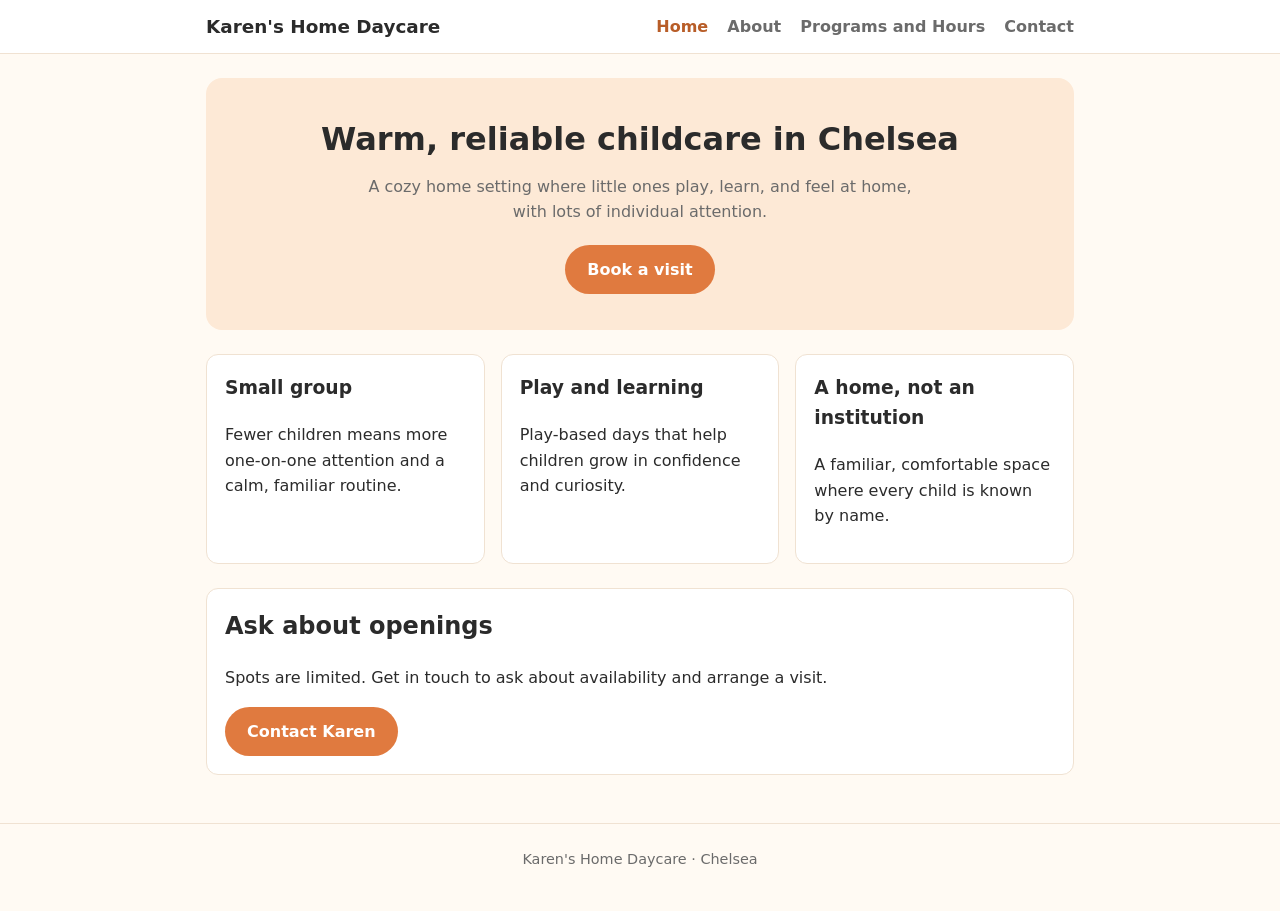
==== karens-daycare/index.html @ 1ee840a4 "Add Karen's Home Daycare marketing site in /karens-daycare Four static pages (Home, About, Programs " ====
<!doctype html>
<html lang="en">
<head>
  <meta charset="utf-8">
  <meta name="viewport" content="width=device-width, initial-scale=1">
  <title>Karen's Home Daycare | Chelsea</title>
  <meta name="description" content="Karen's Home Daycare in Chelsea: a warm, small-group home daycare. Contact us to ask about openings and book a visit.">
  <meta property="og:title" content="Karen's Home Daycare | Chelsea">
  <meta property="og:description" content="A warm, small-group home daycare in Chelsea. Ask about openings and book a visit.">
  <link rel="stylesheet" href="style.css">
</head>
<body>
<header>
  <div class="bar">
    <a class="brand" href="index.html">Karen's Home Daycare</a>
    <nav>
      <a class="active" href="index.html">Home</a>
      <a href="about.html">About</a>
      <a href="programs.html">Programs and Hours</a>
      <a href="contact.html">Contact</a>
    </nav>
  </div>
</header>
<main>
  <section class="hero">
    <h1>Warm, reliable childcare in Chelsea</h1>
    <p>A cozy home setting where little ones play, learn, and feel at home, with lots of individual attention.</p>
    <a class="btn" href="contact.html">Book a visit</a>
  </section>

  <div class="grid">
    <div class="card">
      <h3>Small group</h3>
      <p>Fewer children means more one-on-one attention and a calm, familiar routine.</p>
    </div>
    <div class="card">
      <h3>Play and learning</h3>
      <p>Play-based days that help children grow in confidence and curiosity.</p>
    </div>
    <div class="card">
      <h3>A home, not an institution</h3>
      <p>A familiar, comfortable space where every child is known by name.</p>
    </div>
  </div>

  <section class="card">
    <h2 style="margin-top:0">Ask about openings</h2>
    <p>Spots are limited. Get in touch to ask about availability and arrange a visit.</p>
    <a class="btn" href="contact.html">Contact Karen</a>
  </section>
</main>
<footer>
  Karen's Home Daycare &middot; Chelsea<br>
  <a id="f-facebook" href="#" hidden>Find us on Facebook</a>
</footer>
<script src="config.js"></script>
<script src="script.js"></script>
</body>
</html>
---- karens-daycare/style.css ----
:root {
  --bg: #fffaf3;
  --ink: #2b2b2b;
  --muted: #6b6b6b;
  --accent: #e07a3f;
  --accent-dark: #b85d28;
  --soft: #fde9d6;
  --card: #ffffff;
}
* { box-sizing: border-box; }
body {
  margin: 0;
  font-family: "Segoe UI", system-ui, -apple-system, Helvetica, Arial, sans-serif;
  color: var(--ink);
  background: var(--bg);
  line-height: 1.6;
}
a { color: var(--accent-dark); }
header {
  background: var(--card);
  border-bottom: 1px solid #f0e2d2;
  position: sticky;
  top: 0;
  z-index: 10;
}
.bar {
  max-width: 900px;
  margin: 0 auto;
  padding: 12px 16px;
  display: flex;
  flex-wrap: wrap;
  align-items: center;
  justify-content: space-between;
  gap: 8px;
}
.brand { font-weight: 700; font-size: 1.15rem; text-decoration: none; color: var(--ink); }
nav a {
  margin-left: 14px;
  text-decoration: none;
  color: var(--muted);
  font-weight: 600;
}
nav a.active, nav a:hover { color: var(--accent-dark); }
main { max-width: 900px; margin: 0 auto; padding: 24px 16px 48px; }
.hero {
  background: var(--soft);
  border-radius: 16px;
  padding: 36px 24px;
  text-align: center;
}
.hero h1 { margin: 0 0 8px; font-size: 2rem; }
.hero p { margin: 0 auto 20px; max-width: 560px; color: var(--muted); }
.btn {
  display: inline-block;
  background: var(--accent);
  color: #fff;
  padding: 12px 22px;
  border-radius: 999px;
  text-decoration: none;
  font-weight: 700;
}
.btn:hover { background: var(--accent-dark); }
.grid {
  display: grid;
  grid-template-columns: repeat(auto-fit, minmax(240px, 1fr));
  gap: 16px;
  margin: 24px 0;
}
.card {
  background: var(--card);
  border: 1px solid #f0e2d2;
  border-radius: 12px;
  padding: 18px;
}
.card h3 { margin-top: 0; }
h2 { margin-top: 32px; }
table { width: 100%; border-collapse: collapse; background: var(--card); border-radius: 12px; overflow: hidden; }
th, td { text-align: left; padding: 10px 14px; border-bottom: 1px solid #f0e2d2; }
th { background: var(--soft); }
.note { color: var(--muted); font-size: 0.9rem; }
footer {
  text-align: center;
  color: var(--muted);
  font-size: 0.9rem;
  padding: 24px 16px 40px;
  border-top: 1px solid #f0e2d2;
}

[hidden] { display: none !important; }
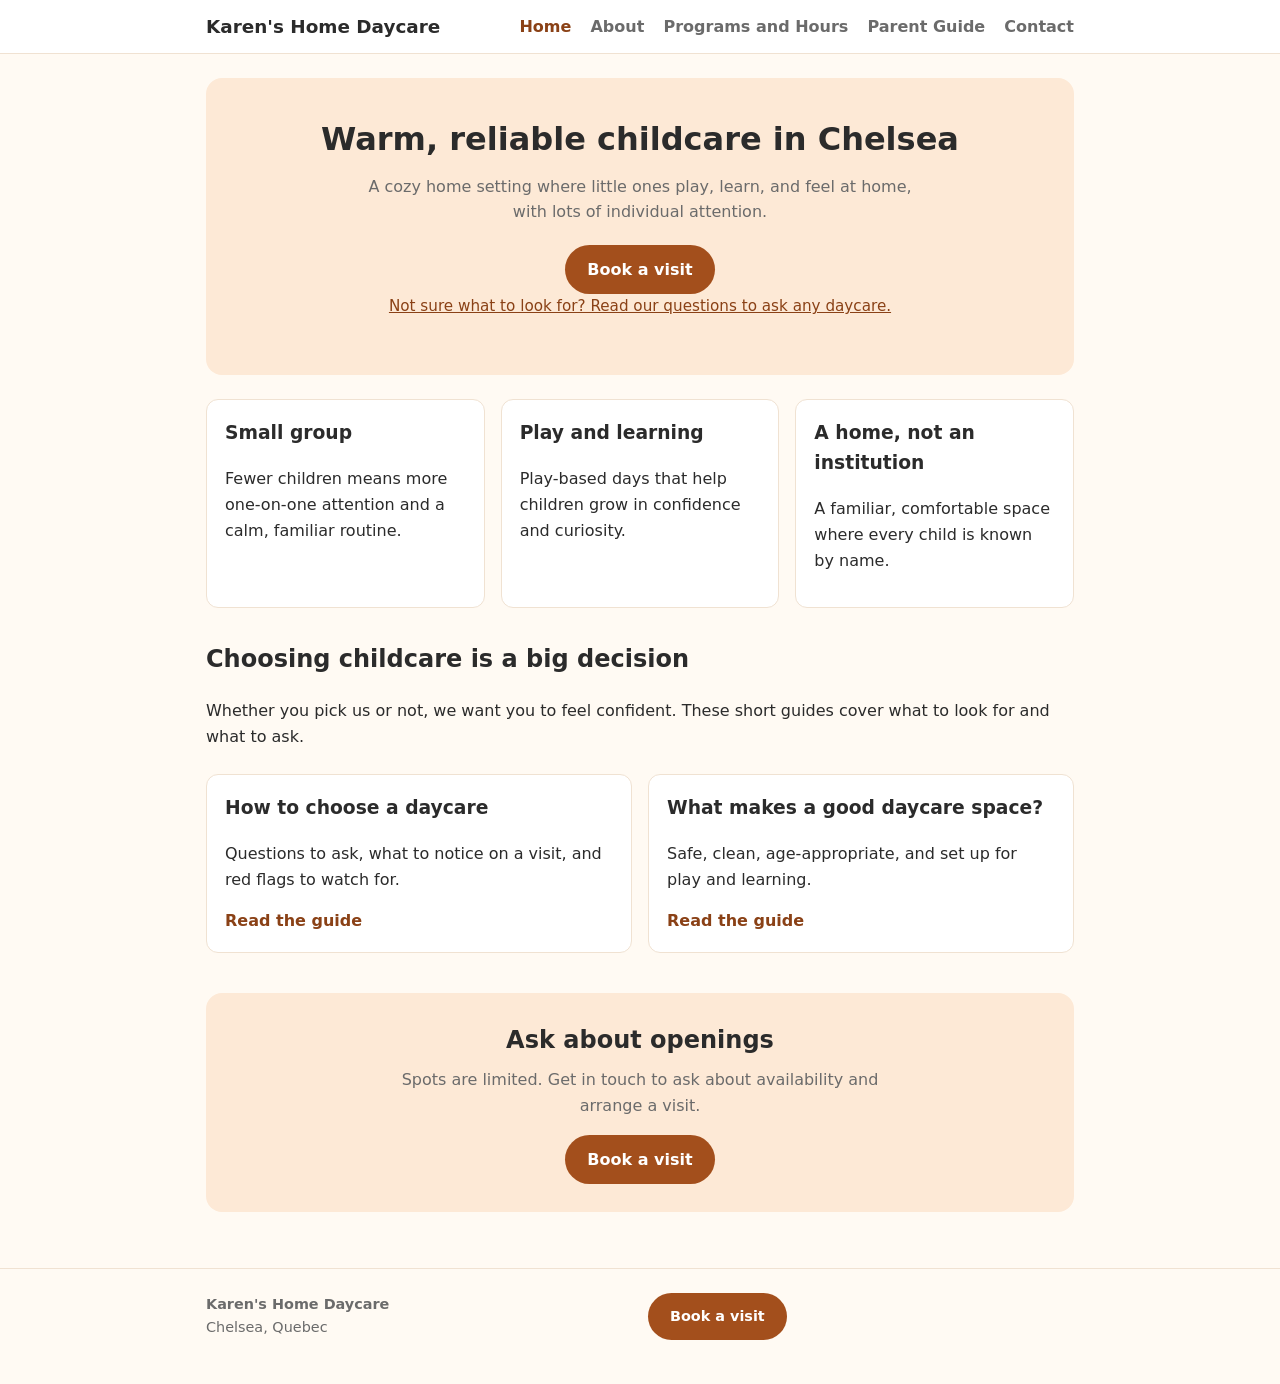
==== commit a6e8f924: "Rebuild Karen site: add Parent Guide pages, footer contact block, a11y fixes Structure borrows the f" ====
--- a/karens-daycare/index.html
+++ b/karens-daycare/index.html
@@ -6,52 +6,83 @@
   <title>Karen's Home Daycare | Chelsea</title>
   <meta name="description" content="Karen's Home Daycare in Chelsea: a warm, small-group home daycare. Contact us to ask about openings and book a visit.">
   <meta property="og:title" content="Karen's Home Daycare | Chelsea">
-  <meta property="og:description" content="A warm, small-group home daycare in Chelsea. Ask about openings and book a visit.">
+  <meta property="og:description" content="Karen's Home Daycare in Chelsea: a warm, small-group home daycare. Contact us to ask about openings and book a visit.">
   <link rel="stylesheet" href="style.css">
 </head>
 <body>
+<a class="skip" href="#main">Skip to content</a>
 <header>
   <div class="bar">
     <a class="brand" href="index.html">Karen's Home Daycare</a>
-    <nav>
-      <a class="active" href="index.html">Home</a>
+    <nav aria-label="Main">
+      <a class="active" aria-current="page" href="index.html">Home</a>
       <a href="about.html">About</a>
       <a href="programs.html">Programs and Hours</a>
+      <a href="guide.html">Parent Guide</a>
       <a href="contact.html">Contact</a>
     </nav>
   </div>
 </header>
-<main>
-  <section class="hero">
-    <h1>Warm, reliable childcare in Chelsea</h1>
-    <p>A cozy home setting where little ones play, learn, and feel at home, with lots of individual attention.</p>
-    <a class="btn" href="contact.html">Book a visit</a>
-  </section>
+<main id="main">
+<section class="hero">
+  <h1>Warm, reliable childcare in Chelsea</h1>
+  <p>A cozy home setting where little ones play, learn, and feel at home, with lots of individual attention.</p>
+  <a class="btn" href="contact.html">Book a visit</a>
+  <p class="hero-link"><a href="choosing.html">Not sure what to look for? Read our questions to ask any daycare.</a></p>
+</section>
 
-  <div class="grid">
-    <div class="card">
-      <h3>Small group</h3>
-      <p>Fewer children means more one-on-one attention and a calm, familiar routine.</p>
+<div class="grid">
+  <div class="card">
+    <h3>Small group</h3>
+    <p>Fewer children means more one-on-one attention and a calm, familiar routine.</p>
+  </div>
+  <div class="card">
+    <h3>Play and learning</h3>
+    <p>Play-based days that help children grow in confidence and curiosity.</p>
+  </div>
+  <div class="card">
+    <h3>A home, not an institution</h3>
+    <p>A familiar, comfortable space where every child is known by name.</p>
+  </div>
+</div>
+
+<h2>Choosing childcare is a big decision</h2>
+<p>Whether you pick us or not, we want you to feel confident. These short guides cover what to look for and what to ask.</p>
+<div class="grid">
+  <a class="card card-link" href="choosing.html">
+    <h3>How to choose a daycare</h3>
+    <p>Questions to ask, what to notice on a visit, and red flags to watch for.</p>
+    <span class="more">Read the guide</span>
+  </a>
+  <a class="card card-link" href="space.html">
+    <h3>What makes a good daycare space?</h3>
+    <p>Safe, clean, age-appropriate, and set up for play and learning.</p>
+    <span class="more">Read the guide</span>
+  </a>
+</div>
+
+<section class="cta">
+  <h2>Ask about openings</h2>
+  <p>Spots are limited. Get in touch to ask about availability and arrange a visit.</p>
+  <a class="btn" href="contact.html">Book a visit</a>
+</section>
+</main>
+<footer>
+  <div class="fgrid">
+    <div>
+      <strong>Karen's Home Daycare</strong><br>
+      Chelsea, Quebec
     </div>
-    <div class="card">
-      <h3>Play and learning</h3>
-      <p>Play-based days that help children grow in confidence and curiosity.</p>
+    <div id="f-contact" hidden>
+      <p id="f-phone" hidden>Phone: <a href="#"></a></p>
+      <p id="f-email" hidden>Email: <a href="#"></a></p>
+      <p id="f-hours" hidden>Hours: <span></span></p>
     </div>
-    <div class="card">
-      <h3>A home, not an institution</h3>
-      <p>A familiar, comfortable space where every child is known by name.</p>
+    <div>
+      <a class="btn" href="contact.html">Book a visit</a>
+      <p><a id="f-facebook" href="#" hidden>Find us on Facebook</a></p>
     </div>
   </div>
-
-  <section class="card">
-    <h2 style="margin-top:0">Ask about openings</h2>
-    <p>Spots are limited. Get in touch to ask about availability and arrange a visit.</p>
-    <a class="btn" href="contact.html">Contact Karen</a>
-  </section>
-</main>
-<footer>
-  Karen's Home Daycare &middot; Chelsea<br>
-  <a id="f-facebook" href="#" hidden>Find us on Facebook</a>
 </footer>
 <script src="config.js"></script>
 <script src="script.js"></script>
--- a/karens-daycare/style.css
+++ b/karens-daycare/style.css
@@ -2,8 +2,8 @@
   --bg: #fffaf3;
   --ink: #2b2b2b;
   --muted: #6b6b6b;
-  --accent: #e07a3f;
-  --accent-dark: #b85d28;
+  --accent: #a34f1c;
+  --accent-dark: #8a4116;
   --soft: #fde9d6;
   --card: #ffffff;
 }
@@ -87,3 +87,48 @@
 }
 
 [hidden] { display: none !important; }
+
+/* ---- Parent guide, CTA band, footer layout ---- */
+.skip {
+  position: absolute;
+  left: -9999px;
+  top: 8px;
+  background: var(--card);
+  color: var(--ink);
+  padding: 8px 12px;
+  border-radius: 8px;
+  z-index: 20;
+}
+.skip:focus { left: 8px; }
+a:focus-visible, .btn:focus-visible { outline: 3px solid var(--ink); outline-offset: 2px; }
+.hero-link { margin: 16px auto 0; font-size: 0.95rem; }
+.card-link { display: block; text-decoration: none; color: inherit; }
+.card-link:hover { border-color: var(--accent); }
+.card-link .more { color: var(--accent-dark); font-weight: 700; }
+.cta {
+  background: var(--soft);
+  border-radius: 16px;
+  padding: 28px 24px;
+  margin: 40px 0 8px;
+  text-align: center;
+}
+.cta h2 { margin: 0 0 8px; }
+.cta p { margin: 0 auto 16px; max-width: 520px; color: var(--muted); }
+.article { max-width: 720px; }
+.article h2 { margin-top: 32px; }
+.article ul { padding-left: 1.2rem; }
+.article li { margin: 6px 0; }
+.lede { font-size: 1.1rem; color: var(--muted); }
+.crumbs { margin: 0 0 8px; font-size: 0.9rem; }
+.fgrid {
+  padding: 0 16px;
+  max-width: 900px;
+  margin: 0 auto;
+  display: grid;
+  grid-template-columns: repeat(auto-fit, minmax(200px, 1fr));
+  gap: 16px;
+  text-align: left;
+  align-items: start;
+}
+.fgrid p { margin: 4px 0; }
+footer .btn { color: #fff; }
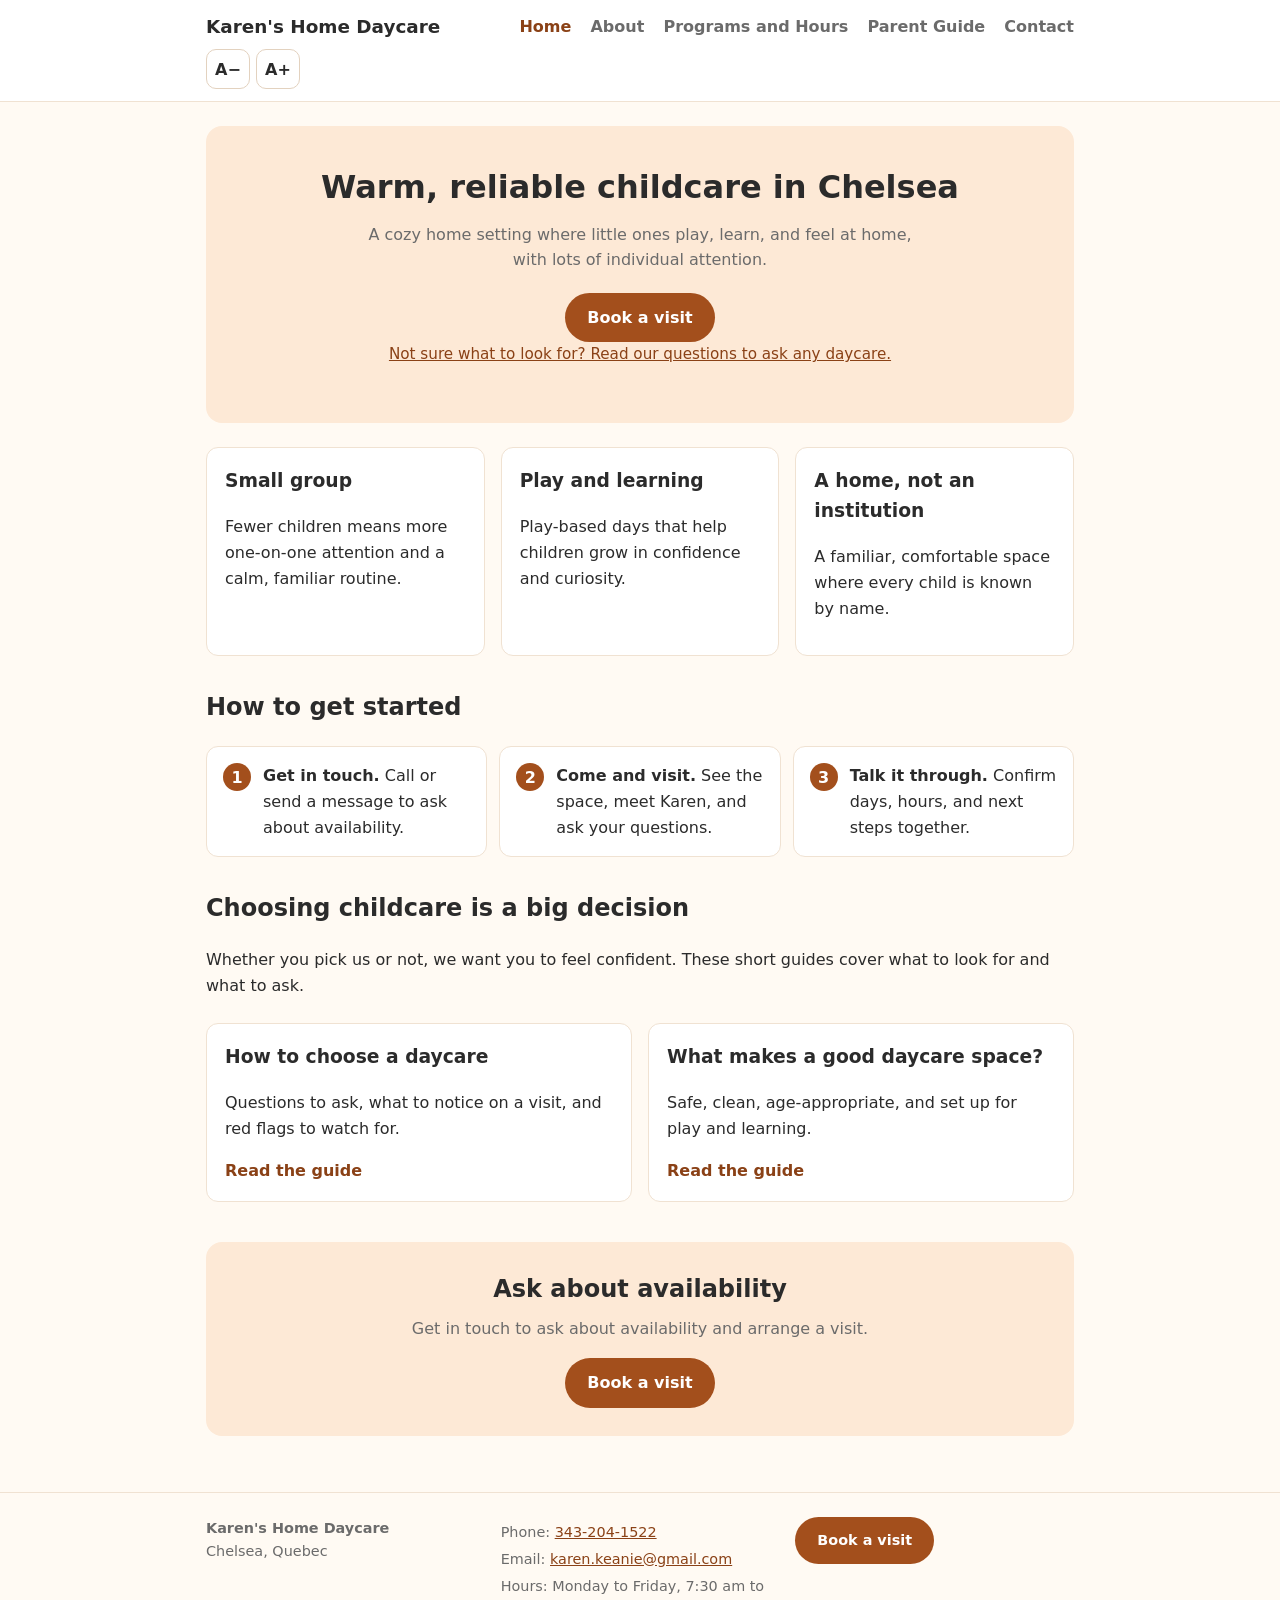
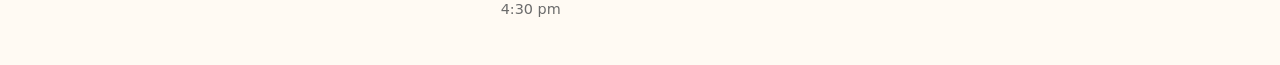
==== commit 65a75fd7: "Add text-size controls and getting-started steps; remove unconfirmed claims Borrows the planner patt" ====
--- a/karens-daycare/index.html
+++ b/karens-daycare/index.html
@@ -4,9 +4,9 @@
   <meta charset="utf-8">
   <meta name="viewport" content="width=device-width, initial-scale=1">
   <title>Karen's Home Daycare | Chelsea</title>
-  <meta name="description" content="Karen's Home Daycare in Chelsea: a warm, small-group home daycare. Contact us to ask about openings and book a visit.">
+  <meta name="description" content="Karen's Home Daycare in Chelsea: a warm, small-group home daycare. Contact us to ask about availability and book a visit.">
   <meta property="og:title" content="Karen's Home Daycare | Chelsea">
-  <meta property="og:description" content="Karen's Home Daycare in Chelsea: a warm, small-group home daycare. Contact us to ask about openings and book a visit.">
+  <meta property="og:description" content="Karen's Home Daycare in Chelsea: a warm, small-group home daycare. Contact us to ask about availability and book a visit.">
   <link rel="stylesheet" href="style.css">
 </head>
 <body>
@@ -14,6 +14,10 @@
 <header>
   <div class="bar">
     <a class="brand" href="index.html">Karen's Home Daycare</a>
+    <div class="tools" role="group" aria-label="Text size">
+      <button type="button" id="fs-minus" aria-label="Smaller text">A&minus;</button>
+      <button type="button" id="fs-plus" aria-label="Larger text">A+</button>
+    </div>
     <nav aria-label="Main">
       <a class="active" aria-current="page" href="index.html">Home</a>
       <a href="about.html">About</a>
@@ -46,6 +50,14 @@
   </div>
 </div>
 
+
+<h2>How to get started</h2>
+<ol class="steps">
+  <li><strong>Get in touch.</strong> Call or send a message to ask about availability.</li>
+  <li><strong>Come and visit.</strong> See the space, meet Karen, and ask your questions.</li>
+  <li><strong>Talk it through.</strong> Confirm days, hours, and next steps together.</li>
+</ol>
+
 <h2>Choosing childcare is a big decision</h2>
 <p>Whether you pick us or not, we want you to feel confident. These short guides cover what to look for and what to ask.</p>
 <div class="grid">
@@ -62,8 +74,8 @@
 </div>
 
 <section class="cta">
-  <h2>Ask about openings</h2>
-  <p>Spots are limited. Get in touch to ask about availability and arrange a visit.</p>
+  <h2>Ask about availability</h2>
+  <p>Get in touch to ask about availability and arrange a visit.</p>
   <a class="btn" href="contact.html">Book a visit</a>
 </section>
 </main>
--- a/karens-daycare/style.css
+++ b/karens-daycare/style.css
@@ -132,3 +132,45 @@
 }
 .fgrid p { margin: 4px 0; }
 footer .btn { color: #fff; }
+
+/* ---- Text size tools and steps ---- */
+.tools { display: flex; gap: 6px; order: 2; }
+.tools button {
+  min-height: 40px;
+  min-width: 44px;
+  border: 1px solid #e3d2bf;
+  border-radius: 10px;
+  background: var(--card);
+  color: var(--ink);
+  font: inherit;
+  font-weight: 700;
+  cursor: pointer;
+}
+.tools button:disabled { opacity: 0.45; cursor: default; }
+.tools button:focus-visible { outline: 3px solid var(--ink); outline-offset: 2px; }
+nav { order: 3; width: 100%; }
+.steps { list-style: none; counter-reset: step; padding: 0; margin: 12px 0 8px; display: grid; gap: 12px; grid-template-columns: repeat(auto-fit, minmax(220px, 1fr)); }
+.steps li {
+  counter-increment: step;
+  background: var(--card);
+  border: 1px solid #f0e2d2;
+  border-radius: 12px;
+  padding: 16px 16px 16px 56px;
+  position: relative;
+}
+.steps li::before {
+  content: counter(step);
+  position: absolute;
+  left: 16px;
+  top: 16px;
+  width: 28px;
+  height: 28px;
+  border-radius: 50%;
+  background: var(--accent);
+  color: #fff;
+  font-weight: 700;
+  display: flex;
+  align-items: center;
+  justify-content: center;
+}
+@media (min-width: 720px) { nav { order: 2; width: auto; } .tools { order: 3; } }
